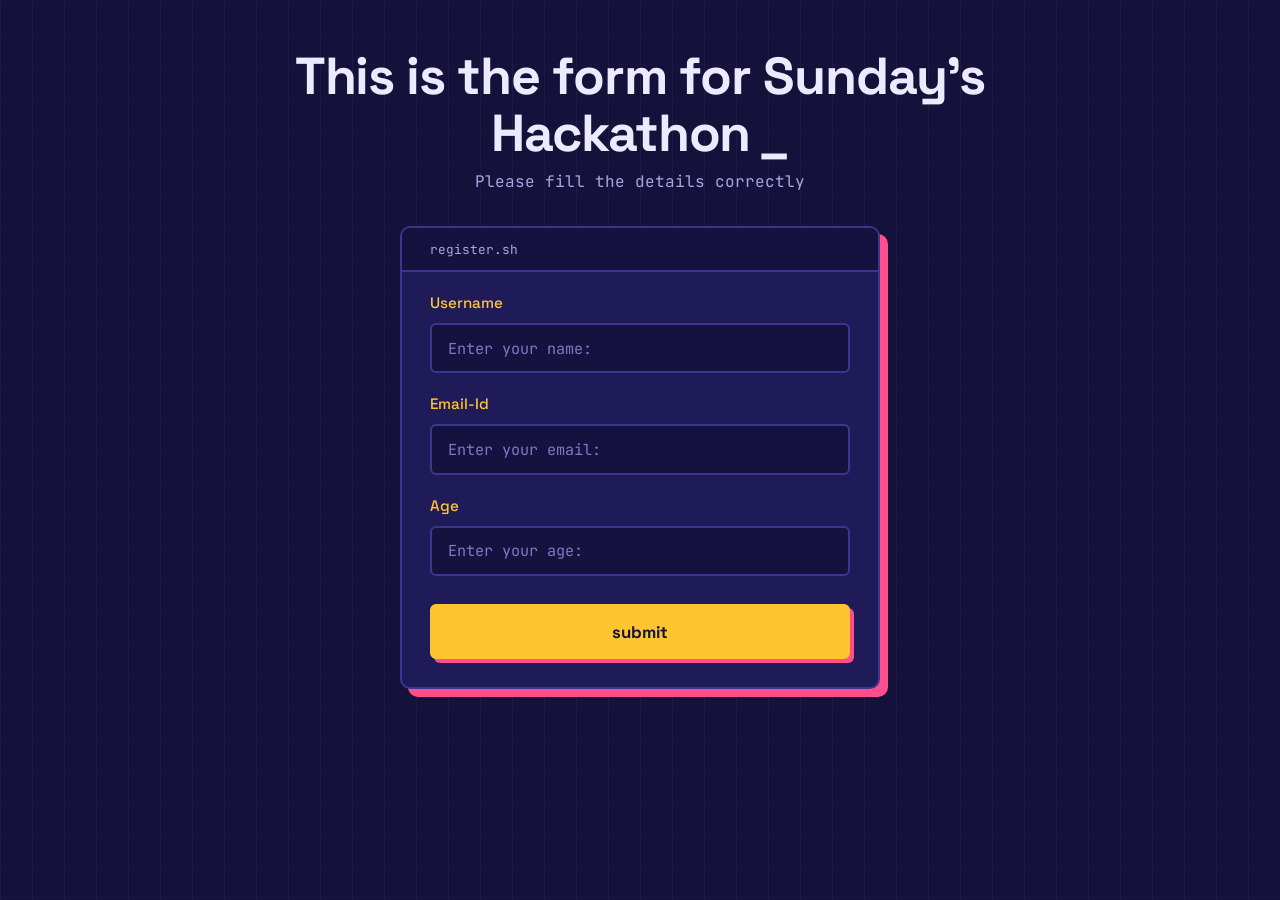
==== Day-04/index.html @ 466df37a "Day-04" ====
<!DOCTYPE html>
<html lang="en">

<head>
    <meta charset="UTF-8">
    <meta name="viewport" content="width=device-width, initial-scale=1.0">
    <title>My form</title>
    <link rel="stylesheet" href="style.css">
</head>

<body>
    <h1>This is the form for Sunday's Hackathon</h1>
    <h3>Please fill the details correctly</h3>
    <form>
        <label for="name">Username</label>
        <input type="text" id="name" placeholder="Enter your name:">
        <br>
        <br>
        <label for="email">Email-Id</label>
        <input type="email" id="email" placeholder="Enter your email:">
        <br>
        <br>
        <label for="Age">Age</label>
        <input type="number" id="Age" placeholder="Enter your age:">
        <br>
        <br>
        <input type="submit" value="submit">
    </form>

</body>

</html>
---- Day-04/style.css ----
/* Hackathon registration form
   Palette: midnight indigo, panel violet, signal amber, hot pink, ice text */
@import url("https://fonts.googleapis.com/css2?family=JetBrains+Mono:wght@400;500&family=Space+Grotesk:wght@500;700&display=swap");

:root {
    --bg: #14113b;
    --panel: #1f1b59;
    --field: #15123f;
    --line: #3b3690;
    --text: #eceaff;
    --muted: #a9a5e0;
    --amber: #ffc531;
    --pink: #ff4d8d;

    --display: "Space Grotesk", "Segoe UI", system-ui, sans-serif;
    --code: "JetBrains Mono", "Consolas", "Courier New", monospace;
}

*,
*::before,
*::after {
    box-sizing: border-box;
}

body {
    margin: 0;
    min-height: 100vh;
    padding: 3rem 1.25rem;
    display: flex;
    flex-direction: column;
    align-items: center;
    background-color: var(--bg);
    /* faint grid, like graph paper for whiteboarding */
    background-image:
        linear-gradient(rgba(246, 22, 59, 0.04) 1px, transparent 1px),
        linear-gradient(90deg, rgba(255, 255, 255, 0.04) 1px, transparent 1px);
    background-size: 32px 32px;
    color: var(--text);
    font-family: var(--code);
    line-height: 1.5;
}

/* Headings */
h1 {
    margin: 0 0 0.5rem;
    max-width: 22ch;
    text-align: center;
    font-family: var(--display);
    font-weight: 700;
    font-size: clamp(2rem, 6vw, 3.25rem);
    line-height: 1.1;
    letter-spacing: -0.02em;
}

/* the one moving part: a terminal cursor */
h1::after {
    content: "_";
    margin-left: 0.15em;
    color: var(--yellow);
    animation: blink 1.1s steps(1) infinite;
}

@keyframes blink {
    50% {
        opacity: 0;
    }
}

h3 {
    margin: 0 0 2rem;
    text-align: center;
    font-family: var(--code);
    font-weight: 400;
    font-size: 1rem;
    color: var(--muted);
}

/* Form panel */
form {
    width: 100%;
    max-width: 30rem;
    padding: 0 1.75rem 1.75rem;
    display: flex;
    flex-direction: column;
    gap: 1.25rem;
    background: var(--panel);
    border: 2px solid var(--line);
    border-radius: 10px;
    box-shadow: 8px 8px 0 var(--pink);
    overflow: hidden;
}

/* window title bar */
form::before {
    content: "register.sh";
    margin: 0 -1.75rem;
    padding: 0.7rem 1.75rem;
    background: var(--field);
    border-bottom: 2px solid var(--line);
    font-size: 0.8rem;
    color: var(--muted);
}

/* spacing is handled by flex gap, so the <br> tags are not needed */
form br {
    display: none;
}

label {
    display: block;
    margin-bottom: -0.75rem;
    font-family: var(--display);
    font-weight: 500;
    font-size: 0.95rem;
    color: var(--amber);
}

input[type="text"],
input[type="email"],
input[type="number"] {
    width: 100%;
    padding: 0.8rem 1rem;
    background: var(--field);
    color: var(--text);
    border: 2px solid var(--line);
    border-radius: 6px;
    font-family: var(--code);
    font-size: 0.95rem;
    transition: border-color 0.15s, box-shadow 0.15s;
}

input::placeholder {
    color: #7e79c4;
}

input:hover {
    border-color: #5650c0;
}

input:focus-visible {
    outline: none;
    border-color: var(--amber);
    box-shadow: 0 0 0 3px rgba(255, 197, 49, 0.3);
}

/* hide number spinners for a cleaner look */
input[type="number"]::-webkit-outer-spin-button,
input[type="number"]::-webkit-inner-spin-button {
    -webkit-appearance: none;
    margin: 0;
}
input[type="number"] {
    -moz-appearance: textfield;
    appearance: textfield;
}

/* Submit button */
input[type="submit"] {
    margin-top: 0.5rem;
    padding: 0.9rem 1.5rem;
    background: var(--amber);
    color: #14113b;
    border: 2px solid var(--amber);
    border-radius: 6px;
    font-family: var(--display);
    font-weight: 700;
    font-size: 1.05rem;
    cursor: pointer;
    box-shadow: 4px 4px 0 var(--pink);
    transition: transform 0.12s, box-shadow 0.12s;
}

input[type="submit"]:hover {
    transform: translate(-2px, -2px);
    box-shadow: 6px 6px 0 var(--pink);
}

input[type="submit"]:active {
    transform: translate(3px, 3px);
    box-shadow: 1px 1px 0 var(--pink);
}

input[type="submit"]:focus-visible {
    outline: 3px solid var(--text);
    outline-offset: 3px;
}

/* Small screens */
@media (max-width: 480px) {
    body {
        padding: 2rem 1rem;
    }
    form {
        padding: 0 1.25rem 1.25rem;
        box-shadow: 5px 5px 0 var(--pink);
    }
    form::before {
        margin: 0 -1.25rem;
        padding: 0.7rem 1.25rem;
    }
}

/* Respect reduced-motion preferences */
@media (prefers-reduced-motion: reduce) {
    h1::after {
        animation: none;
    }
    input,
    input[type="submit"] {
        transition: none;
    }
}
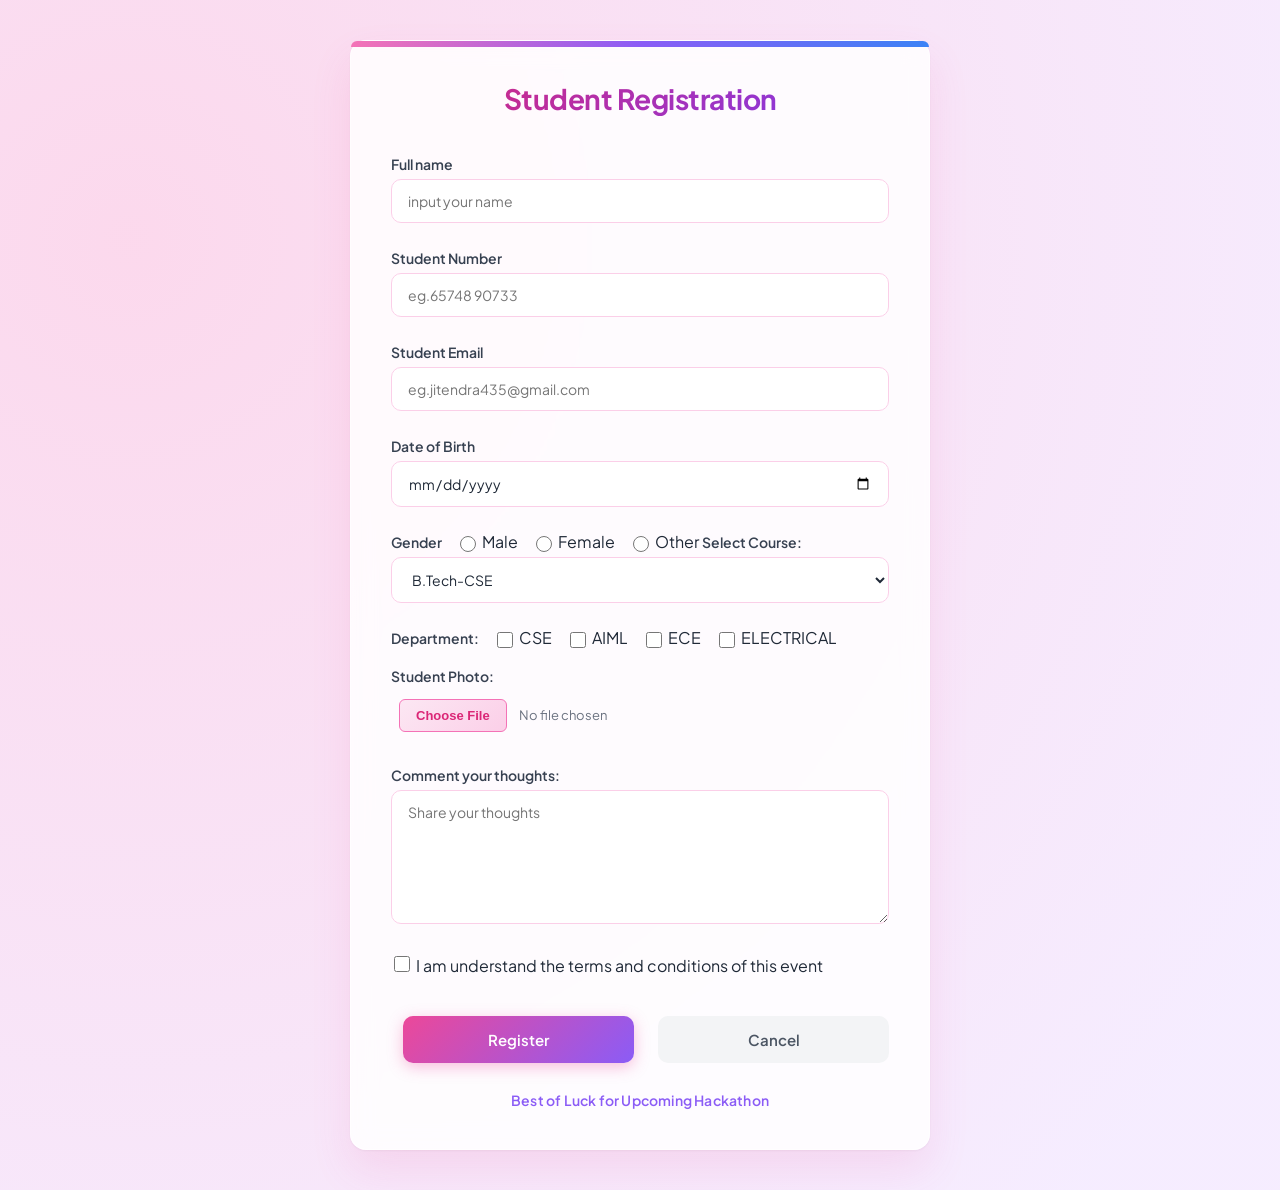
==== commit 84c909c2: "Day-04" ====
--- a/Day-04/index.html
+++ b/Day-04/index.html
@@ -4,27 +4,80 @@
 <head>
     <meta charset="UTF-8">
     <meta name="viewport" content="width=device-width, initial-scale=1.0">
-    <title>My form</title>
+    <title>Hackathon Registration</title>
     <link rel="stylesheet" href="style.css">
 </head>
 
 <body>
-    <h1>This is the form for Sunday's Hackathon</h1>
-    <h3>Please fill the details correctly</h3>
     <form>
-        <label for="name">Username</label>
-        <input type="text" id="name" placeholder="Enter your name:">
+        <h1>Student Registration</h1>
+        <label for="name">Full name</label>
+        <br>
+        <input type="text" name="name" id="name" placeholder="input your name">
+        <br>
+        <label for="number">Student Number</label>
+        <br>
+        <input type="text" name="number" id="number" placeholder="eg.65748 90733">
+        <br>
+        <label for="email">Student Email</label>
+        <br>
+        <input type="email" name="email" id="email" placeholder="eg.jitendra435@gmail.com">
+        <br>
+        <label for="date">Date of Birth</label>
+        <br>
+        <input type="date" name="date" id="date">
+        <br>
+        <label for="gender">Gender</label>
+        <br>
+        <label for="male"></label>
+
+        <input type="radio" name="gender" id="male" value="male">Male
+
+        <label for="female"></label>
+
+        <input type="radio" name="gender" id="female" value="female">Female
+
+        <label for="other"></label>
+
+        <input type="radio" name="gender" id="other" value="other">Other
+        <br>
+        <label for="course-select">Select Course:</label>
+        <select name="course" id="course-select">
+            <option value="B.Tech-CSE">B.Tech-CSE</option>
+            <option value="B.Tech-Mechanical">B.Tech-Mechnical</option>
+            <option value="B.Tech-ECE">B.Tech-ECE</option>
+            <option value="B.Tech-Civil">B.Tech-Civil</option>
+        </select>
+        <br>
+        <label for="Department">Department:</label>
+        <label for="CSE"></label>
+        <input type="checkbox" name="Department[]" id="CSE" value="CSE">CSE
+        <label for="AIML"></label>
+        <input type="checkbox" name="Department[]" id="AIML" value="AIML">AIML
+        <label for="ECE"></label>
+        <input type="checkbox" name="Department[]" id="ECE" value="ECE">ECE
+        <label for="ELECTRICAL"></label>
+        <input type="checkbox" name="Department[]" id="ELECTRICAL" value="ELECTRICAL">ELECTRICAL
+        <br>
+        <label for="photo">Student Photo:</label>
+        <input type="file" value="choose file" id="photo" placeholder="Choose file" name="photo">
+        <br>
+        <label for="comment">Comment your thoughts:</label>
+        <br>
+        <textarea id="comment" name="comments " rows="6" cols="50" placeholder="Share your thoughts"></textarea>
+        <br>
+        <label for="check"></label>
+        <input type="checkbox" id="check" value="rules">I am understand the terms and conditions of this event
         <br>
         <br>
-        <label for="email">Email-Id</label>
-        <input type="email" id="email" placeholder="Enter your email:">
         <br>
-        <br>
-        <label for="Age">Age</label>
-        <input type="number" id="Age" placeholder="Enter your age:">
-        <br>
-        <br>
-        <input type="submit" value="submit">
+        <div> 
+        <label for="register"></label>
+        <input type="submit" name="register" id="register" value="register">
+        <label for="cancel"></label>
+        <input type="button" name="cancel" id="cancel" value="cancel" style="margin-right: 15px;">
+        </div>
+        <h3>Best of Luck for Upcoming Hackathon</h3>
     </form>
 
 </body>
--- a/Day-04/style.css
+++ b/Day-04/style.css
@@ -1,212 +1,226 @@
-/* Hackathon registration form
-   Palette: midnight indigo, panel violet, signal amber, hot pink, ice text */
-@import url("https://fonts.googleapis.com/css2?family=JetBrains+Mono:wght@400;500&family=Space+Grotesk:wght@500;700&display=swap");
+/* Google Fonts Import */
+@import url('https://fonts.googleapis.com/css2?family=Plus+Jakarta+Sans:wght@400;500;600;700&display=swap');
 
 :root {
-    --bg: #14113b;
-    --panel: #1f1b59;
-    --field: #15123f;
-    --line: #3b3690;
-    --text: #eceaff;
-    --muted: #a9a5e0;
-    --amber: #ffc531;
-    --pink: #ff4d8d;
-
-    --display: "Space Grotesk", "Segoe UI", system-ui, sans-serif;
-    --code: "JetBrains Mono", "Consolas", "Courier New", monospace;
-}
-
-*,
-*::before,
-*::after {
-    box-sizing: border-box;
+  --bg-gradient: linear-gradient(135deg, #fdfbfb 0%, #ebedee 100%);
+  --page-bg: #fff0f5;
+  --card-bg: rgba(255, 255, 255, 0.85);
+  --primary-pink: #ec4899;
+  --primary-hover: #db2777;
+  --accent-purple: #8b5cf6;
+  --accent-glow: rgba(236, 72, 153, 0.25);
+  --text-dark: #1f2937;
+  --text-muted: #6b7280;
+  --border-color: #fbcfe8;
+  --border-focus: #f472b6;
+  --radius-lg: 16px;
+  --radius-md: 10px;
+}
+
+* {
+  margin: 0;
+  padding: 0;
+  box-sizing: border-box;
+  font-family: 'Plus Jakarta Sans', -apple-system, BlinkMacSystemFont, sans-serif;
 }
 
 body {
-    margin: 0;
-    min-height: 100vh;
-    padding: 3rem 1.25rem;
-    display: flex;
-    flex-direction: column;
-    align-items: center;
-    background-color: var(--bg);
-    /* faint grid, like graph paper for whiteboarding */
-    background-image:
-        linear-gradient(rgba(246, 22, 59, 0.04) 1px, transparent 1px),
-        linear-gradient(90deg, rgba(255, 255, 255, 0.04) 1px, transparent 1px);
-    background-size: 32px 32px;
-    color: var(--text);
-    font-family: var(--code);
-    line-height: 1.5;
-}
-
-/* Headings */
+  min-height: 100vh;
+  background: radial-gradient(circle at 10% 20%, rgba(251, 207, 232, 0.8) 0%, rgba(243, 232, 255, 0.8) 90%);
+  display: flex;
+  justify-content: center;
+  align-items: center;
+  padding: 40px 20px;
+  color: var(--text-dark);
+}
+
+/* Glassmorphism Form Container */
+form {
+  background: var(--card-bg);
+  backdrop-filter: blur(12px);
+  -webkit-backdrop-filter: blur(12px);
+  border: 1px solid rgba(255, 255, 255, 0.6);
+  box-shadow: 0 20px 40px rgba(236, 72, 153, 0.12), 0 1px 3px rgba(0, 0, 0, 0.05);
+  padding: 40px;
+  border-radius: var(--radius-lg);
+  width: 100%;
+  max-width: 580px;
+  position: relative;
+}
+
+/* Accent AI Glow Bar */
+form::before {
+  content: '';
+  position: absolute;
+  top: 0;
+  left: 0;
+  right: 0;
+  height: 6px;
+  background: linear-gradient(90deg, #f472b6, #8b5cf6, #3b82f6);
+  border-top-left-radius: var(--radius-lg);
+  border-top-right-radius: var(--radius-lg);
+}
+
 h1 {
-    margin: 0 0 0.5rem;
-    max-width: 22ch;
-    text-align: center;
-    font-family: var(--display);
-    font-weight: 700;
-    font-size: clamp(2rem, 6vw, 3.25rem);
-    line-height: 1.1;
-    letter-spacing: -0.02em;
-}
-
-/* the one moving part: a terminal cursor */
-h1::after {
-    content: "_";
-    margin-left: 0.15em;
-    color: var(--yellow);
-    animation: blink 1.1s steps(1) infinite;
-}
-
-@keyframes blink {
-    50% {
-        opacity: 0;
-    }
-}
-
-h3 {
-    margin: 0 0 2rem;
-    text-align: center;
-    font-family: var(--code);
-    font-weight: 400;
-    font-size: 1rem;
-    color: var(--muted);
-}
-
-/* Form panel */
-form {
-    width: 100%;
-    max-width: 30rem;
-    padding: 0 1.75rem 1.75rem;
-    display: flex;
-    flex-direction: column;
-    gap: 1.25rem;
-    background: var(--panel);
-    border: 2px solid var(--line);
-    border-radius: 10px;
-    box-shadow: 8px 8px 0 var(--pink);
-    overflow: hidden;
-}
-
-/* window title bar */
-form::before {
-    content: "register.sh";
-    margin: 0 -1.75rem;
-    padding: 0.7rem 1.75rem;
-    background: var(--field);
-    border-bottom: 2px solid var(--line);
-    font-size: 0.8rem;
-    color: var(--muted);
-}
-
-/* spacing is handled by flex gap, so the <br> tags are not needed */
-form br {
-    display: none;
-}
-
+  text-align: center;
+  font-size: 28px;
+  font-weight: 700;
+  margin-bottom: 25px;
+  background: linear-gradient(135deg, #db2777, #7c3aed);
+  -webkit-background-clip: text;
+  -webkit-text-fill-color: transparent;
+  letter-spacing: -0.5px;
+}
+
+/* Form Labels */
 label {
-    display: block;
-    margin-bottom: -0.75rem;
-    font-family: var(--display);
-    font-weight: 500;
-    font-size: 0.95rem;
-    color: var(--amber);
-}
-
+  display: inline-block;
+  font-size: 14px;
+  font-weight: 600;
+  color: #374151;
+  margin-top: 14px;
+  margin-bottom: 6px;
+}
+
+/* Remove stray line breaks visually for better structure */
+br {
+  display: none;
+}
+
+/* Standard Inputs, Select, Textarea */
 input[type="text"],
 input[type="email"],
-input[type="number"] {
-    width: 100%;
-    padding: 0.8rem 1rem;
-    background: var(--field);
-    color: var(--text);
-    border: 2px solid var(--line);
-    border-radius: 6px;
-    font-family: var(--code);
-    font-size: 0.95rem;
-    transition: border-color 0.15s, box-shadow 0.15s;
-}
-
-input::placeholder {
-    color: #7e79c4;
-}
-
-input:hover {
-    border-color: #5650c0;
-}
-
-input:focus-visible {
-    outline: none;
-    border-color: var(--amber);
-    box-shadow: 0 0 0 3px rgba(255, 197, 49, 0.3);
-}
-
-/* hide number spinners for a cleaner look */
-input[type="number"]::-webkit-outer-spin-button,
-input[type="number"]::-webkit-inner-spin-button {
-    -webkit-appearance: none;
-    margin: 0;
-}
-input[type="number"] {
-    -moz-appearance: textfield;
-    appearance: textfield;
-}
-
-/* Submit button */
+input[type="date"],
+select,
+textarea {
+  width: 100%;
+  padding: 12px 16px;
+  border: 1.5px solid var(--border-color);
+  border-radius: var(--radius-md);
+  background-color: rgba(255, 255, 255, 0.9);
+  font-size: 14px;
+  color: var(--text-dark);
+  transition: all 0.25s ease;
+  outline: none;
+  margin-bottom: 12px;
+}
+
+input[type="text"]:focus,
+input[type="email"]:focus,
+input[type="date"]:focus,
+select:focus,
+textarea:focus {
+  border-color: var(--border-focus);
+  box-shadow: 0 0 0 4px var(--accent-glow);
+  background-color: #ffffff;
+}
+
+textarea {
+  resize: vertical;
+  min-height: 110px;
+}
+
+/* File Input Styling */
+input[type="file"] {
+  width: 100%;
+  padding: 8px;
+  margin-bottom: 12px;
+  font-size: 13px;
+  color: var(--text-muted);
+}
+
+input[type="file"]::file-selector-button {
+  background: linear-gradient(135deg, #fce7f3, #fbcfe8);
+  border: 1px solid #f472b6;
+  color: var(--primary-hover);
+  padding: 8px 16px;
+  border-radius: 6px;
+  font-weight: 600;
+  cursor: pointer;
+  margin-right: 12px;
+  transition: all 0.2s ease;
+}
+
+input[type="file"]::file-selector-button:hover {
+  background: #f472b6;
+  color: #ffffff;
+}
+
+/* Radio Buttons & Checkboxes */
+input[type="radio"],
+input[type="checkbox"] {
+  accent-color: var(--primary-pink);
+  width: 16px;
+  height: 16px;
+  margin-right: 6px;
+  margin-left: 12px;
+  vertical-align: middle;
+  cursor: pointer;
+}
+
+input[type="radio"]:first-of-type,
+input[type="checkbox"]:first-of-type {
+  margin-left: 0;
+}
+
+/* Terms Checkbox Row */
+#check {
+  margin-left: 0;
+  margin-top: 16px;
+  margin-bottom: 24px;
+}
+
+/* Action Buttons Container */
+form > div {
+  display: flex;
+  gap: 12px;
+  margin-top: 20px;
+}
+
+input[type="submit"],
+input[type="button"] {
+  flex: 1;
+  padding: 14px;
+  border: none;
+  border-radius: var(--radius-md);
+  font-size: 15px;
+  font-weight: 600;
+  text-transform: capitalize;
+  cursor: pointer;
+  transition: all 0.25s ease;
+}
+
+/* Submit Button */
 input[type="submit"] {
-    margin-top: 0.5rem;
-    padding: 0.9rem 1.5rem;
-    background: var(--amber);
-    color: #14113b;
-    border: 2px solid var(--amber);
-    border-radius: 6px;
-    font-family: var(--display);
-    font-weight: 700;
-    font-size: 1.05rem;
-    cursor: pointer;
-    box-shadow: 4px 4px 0 var(--pink);
-    transition: transform 0.12s, box-shadow 0.12s;
+  background: linear-gradient(135deg, #ec4899 0%, #8b5cf6 100%);
+  color: #ffffff;
+  box-shadow: 0 4px 15px rgba(236, 72, 153, 0.35);
 }
 
 input[type="submit"]:hover {
-    transform: translate(-2px, -2px);
-    box-shadow: 6px 6px 0 var(--pink);
-}
-
-input[type="submit"]:active {
-    transform: translate(3px, 3px);
-    box-shadow: 1px 1px 0 var(--pink);
-}
-
-input[type="submit"]:focus-visible {
-    outline: 3px solid var(--text);
-    outline-offset: 3px;
-}
-
-/* Small screens */
-@media (max-width: 480px) {
-    body {
-        padding: 2rem 1rem;
-    }
-    form {
-        padding: 0 1.25rem 1.25rem;
-        box-shadow: 5px 5px 0 var(--pink);
-    }
-    form::before {
-        margin: 0 -1.25rem;
-        padding: 0.7rem 1.25rem;
-    }
-}
-
-/* Respect reduced-motion preferences */
-@media (prefers-reduced-motion: reduce) {
-    h1::after {
-        animation: none;
-    }
-    input,
-    input[type="submit"] {
-        transition: none;
-    }
+  opacity: 0.95;
+  transform: translateY(-1px);
+  box-shadow: 0 6px 20px rgba(236, 72, 153, 0.45);
+}
+
+/* Cancel Button */
+input[type="button"] {
+  background-color: #f3f4f6 !important;
+  color: #4b5563;
+  margin-right: 0 !important;
+}
+
+input[type="button"]:hover {
+  background-color: #e5e7eb !important;
+  color: var(--text-dark);
+}
+
+/* Footer Heading */
+h3 {
+  text-align: center;
+  font-size: 14px;
+  font-weight: 600;
+  color: var(--accent-purple);
+  margin-top: 28px;
+  letter-spacing: 0.2px;
 }
